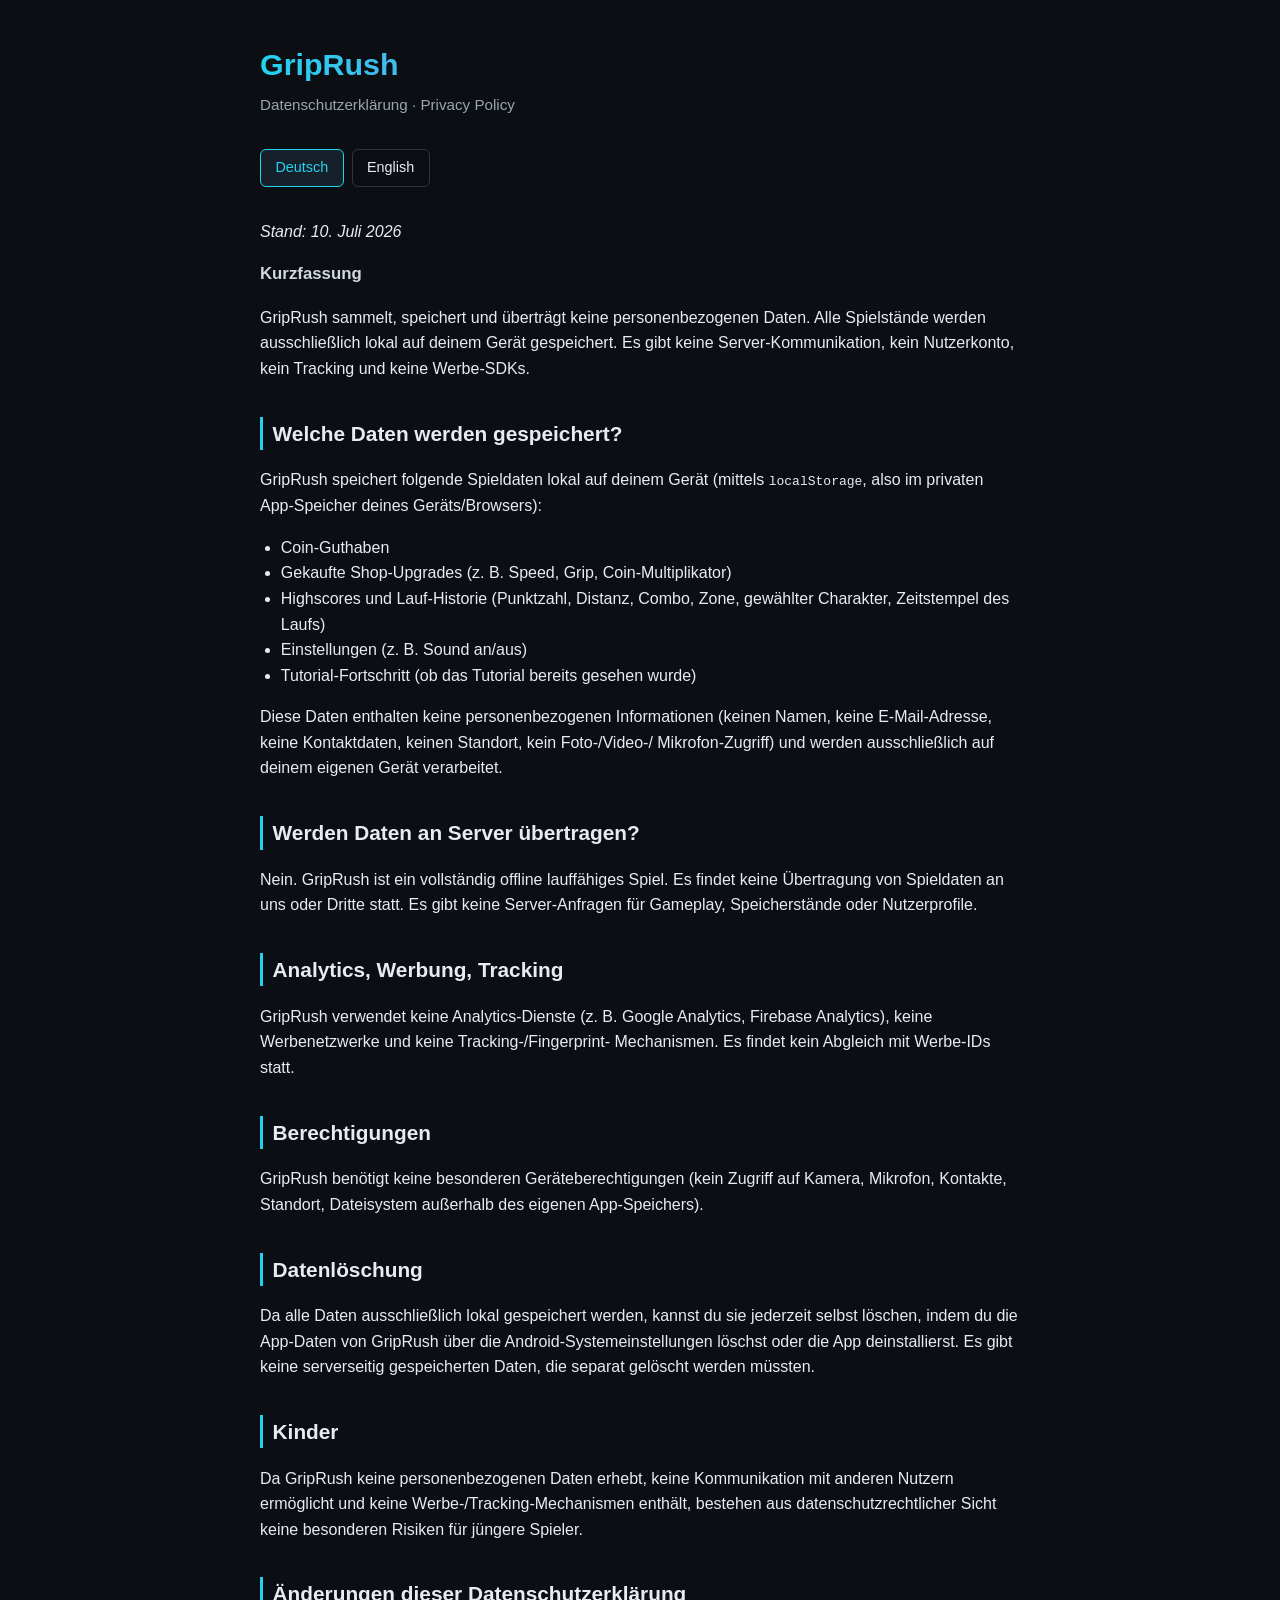
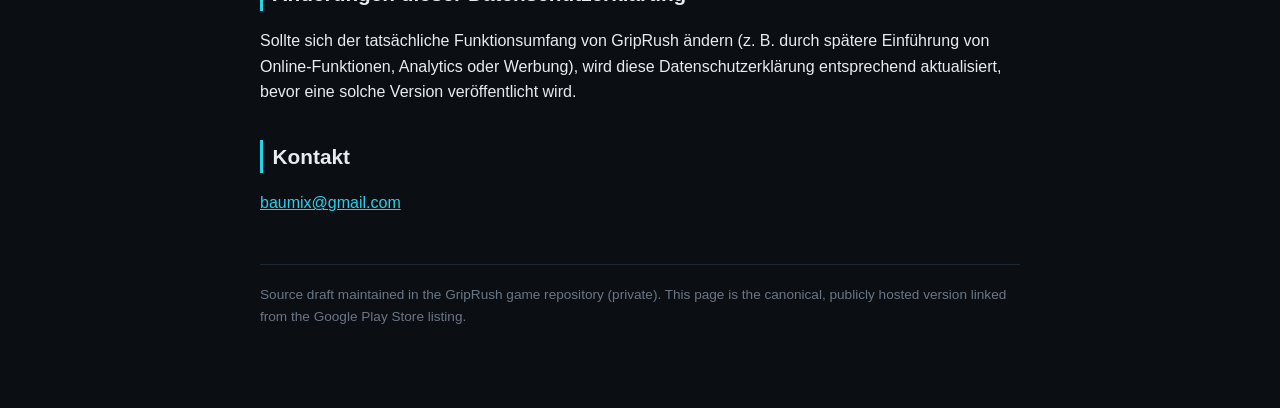
==== index.html @ a3fdb5cd "Add GripRush privacy policy page (DE/EN) Co-authored-by: Copilot App <223556219+Copilot@users.norepl" ====
<!DOCTYPE html>
<html lang="de">
<head>
<meta charset="UTF-8">
<meta name="viewport" content="width=device-width, initial-scale=1.0">
<title>GripRush – Datenschutzerklärung / Privacy Policy</title>
<style>
  :root {
    color-scheme: dark;
  }
  body {
    margin: 0;
    padding: 0;
    background: #0b0f14;
    color: #e8ecf1;
    font-family: -apple-system, BlinkMacSystemFont, "Segoe UI", Roboto, Helvetica, Arial, sans-serif;
    line-height: 1.6;
  }
  .wrap {
    max-width: 760px;
    margin: 0 auto;
    padding: 2.5rem 1.25rem 5rem;
  }
  header {
    margin-bottom: 2rem;
  }
  h1 {
    font-size: 1.9rem;
    margin: 0 0 0.25rem;
    background: linear-gradient(90deg, #22d3ee, #d946ef);
    -webkit-background-clip: text;
    background-clip: text;
    color: transparent;
  }
  .subtitle {
    color: #9aa5b1;
    font-size: 0.95rem;
  }
  h2 {
    font-size: 1.3rem;
    margin-top: 2.2rem;
    border-left: 3px solid #22d3ee;
    padding-left: 0.6rem;
  }
  h3 {
    font-size: 1.05rem;
    color: #d1d8e0;
  }
  a { color: #22d3ee; }
  .lang-switch {
    display: flex;
    gap: 0.5rem;
    margin-bottom: 2rem;
  }
  .lang-switch a {
    padding: 0.4rem 0.9rem;
    border: 1px solid #2a3644;
    border-radius: 6px;
    text-decoration: none;
    color: #e8ecf1;
    font-size: 0.9rem;
  }
  .lang-switch a.active {
    background: #16202b;
    border-color: #22d3ee;
    color: #22d3ee;
  }
  section { display: none; }
  section.active { display: block; }
  footer {
    margin-top: 3rem;
    color: #6b7684;
    font-size: 0.85rem;
    border-top: 1px solid #1e2833;
    padding-top: 1.2rem;
  }
  ul { padding-left: 1.3rem; }
</style>
</head>
<body>
<div class="wrap">
  <header>
    <h1>GripRush</h1>
    <div class="subtitle">Datenschutzerklärung · Privacy Policy</div>
  </header>

  <div class="lang-switch">
    <a href="#de" id="tab-de" class="active" onclick="showLang('de')">Deutsch</a>
    <a href="#en" id="tab-en" onclick="showLang('en')">English</a>
  </div>

  <section id="de" class="active">
    <p><em>Stand: 10. Juli 2026</em></p>

    <h3>Kurzfassung</h3>
    <p>GripRush sammelt, speichert und überträgt keine personenbezogenen Daten.
    Alle Spielstände werden ausschließlich lokal auf deinem Gerät gespeichert.
    Es gibt keine Server-Kommunikation, kein Nutzerkonto, kein Tracking und
    keine Werbe-SDKs.</p>

    <h2>Welche Daten werden gespeichert?</h2>
    <p>GripRush speichert folgende Spieldaten lokal auf deinem Gerät (mittels
    <code>localStorage</code>, also im privaten App-Speicher deines Geräts/Browsers):</p>
    <ul>
      <li>Coin-Guthaben</li>
      <li>Gekaufte Shop-Upgrades (z. B. Speed, Grip, Coin-Multiplikator)</li>
      <li>Highscores und Lauf-Historie (Punktzahl, Distanz, Combo, Zone, gewählter Charakter, Zeitstempel des Laufs)</li>
      <li>Einstellungen (z. B. Sound an/aus)</li>
      <li>Tutorial-Fortschritt (ob das Tutorial bereits gesehen wurde)</li>
    </ul>
    <p>Diese Daten enthalten keine personenbezogenen Informationen (keinen Namen,
    keine E-Mail-Adresse, keine Kontaktdaten, keinen Standort, kein Foto-/Video-/
    Mikrofon-Zugriff) und werden ausschließlich auf deinem eigenen Gerät verarbeitet.</p>

    <h2>Werden Daten an Server übertragen?</h2>
    <p>Nein. GripRush ist ein vollständig offline lauffähiges Spiel. Es findet
    keine Übertragung von Spieldaten an uns oder Dritte statt. Es gibt keine
    Server-Anfragen für Gameplay, Speicherstände oder Nutzerprofile.</p>

    <h2>Analytics, Werbung, Tracking</h2>
    <p>GripRush verwendet keine Analytics-Dienste (z. B. Google Analytics,
    Firebase Analytics), keine Werbenetzwerke und keine Tracking-/Fingerprint-
    Mechanismen. Es findet kein Abgleich mit Werbe-IDs statt.</p>

    <h2>Berechtigungen</h2>
    <p>GripRush benötigt keine besonderen Geräteberechtigungen (kein Zugriff auf
    Kamera, Mikrofon, Kontakte, Standort, Dateisystem außerhalb des eigenen
    App-Speichers).</p>

    <h2>Datenlöschung</h2>
    <p>Da alle Daten ausschließlich lokal gespeichert werden, kannst du sie
    jederzeit selbst löschen, indem du die App-Daten von GripRush über die
    Android-Systemeinstellungen löschst oder die App deinstallierst. Es gibt
    keine serverseitig gespeicherten Daten, die separat gelöscht werden müssten.</p>

    <h2>Kinder</h2>
    <p>Da GripRush keine personenbezogenen Daten erhebt, keine Kommunikation mit
    anderen Nutzern ermöglicht und keine Werbe-/Tracking-Mechanismen enthält,
    bestehen aus datenschutzrechtlicher Sicht keine besonderen Risiken für
    jüngere Spieler.</p>

    <h2>Änderungen dieser Datenschutzerklärung</h2>
    <p>Sollte sich der tatsächliche Funktionsumfang von GripRush ändern (z. B.
    durch spätere Einführung von Online-Funktionen, Analytics oder Werbung),
    wird diese Datenschutzerklärung entsprechend aktualisiert, bevor eine
    solche Version veröffentlicht wird.</p>

    <h2>Kontakt</h2>
    <p><a href="mailto:baumix@gmail.com">baumix@gmail.com</a></p>
  </section>

  <section id="en">
    <p><em>Last updated: July 10, 2026</em></p>

    <h3>Summary</h3>
    <p>GripRush does not collect, store, or transmit any personal data. All
    game progress is stored locally on your device only. There is no server
    communication, no user account, no tracking, and no advertising SDKs.</p>

    <h2>What data is stored?</h2>
    <p>GripRush stores the following gameplay data locally on your device (via
    <code>localStorage</code>, i.e. your device's/browser's private app storage):</p>
    <ul>
      <li>Coin balance</li>
      <li>Purchased shop upgrades (e.g. speed, grip, coin multiplier)</li>
      <li>High scores and run history (score, distance, combo, zone, selected character, run timestamp)</li>
      <li>Settings (e.g. sound on/off)</li>
      <li>Tutorial progress (whether the tutorial has already been seen)</li>
    </ul>
    <p>This data contains no personally identifiable information (no name,
    email address, contact details, location, or camera/microphone/photo
    access) and is processed exclusively on your own device.</p>

    <h2>Is data transmitted to any server?</h2>
    <p>No. GripRush is a fully offline-capable game. No gameplay data is
    transmitted to us or any third party. There are no server requests for
    gameplay, save data, or user profiles.</p>

    <h2>Analytics, advertising, tracking</h2>
    <p>GripRush does not use any analytics services (e.g. Google Analytics,
    Firebase Analytics), advertising networks, or tracking/fingerprinting
    mechanisms. No advertising ID matching takes place.</p>

    <h2>Permissions</h2>
    <p>GripRush does not require any special device permissions (no access to
    camera, microphone, contacts, location, or file system outside its own
    app storage).</p>

    <h2>Data deletion</h2>
    <p>Since all data is stored locally only, you can delete it at any time
    yourself by clearing GripRush's app data via Android system settings or
    by uninstalling the app. There is no server-side stored data that would
    need to be deleted separately.</p>

    <h2>Children</h2>
    <p>Since GripRush does not collect personal data, does not enable
    communication with other users, and contains no tracking/advertising
    mechanisms, there are no particular privacy risks for younger players
    from a data-protection standpoint.</p>

    <h2>Changes to this privacy policy</h2>
    <p>If GripRush's actual feature set changes in the future (e.g. by
    introducing online features, analytics, or advertising), this privacy
    policy will be updated accordingly before such a version is released.</p>

    <h2>Contact</h2>
    <p><a href="mailto:baumix@gmail.com">baumix@gmail.com</a></p>
  </section>

  <footer>
    Source draft maintained in the GripRush game repository (private).
    This page is the canonical, publicly hosted version linked from the
    Google Play Store listing.
  </footer>
</div>

<script>
function showLang(lang) {
  document.getElementById('de').classList.toggle('active', lang === 'de');
  document.getElementById('en').classList.toggle('active', lang === 'en');
  document.getElementById('tab-de').classList.toggle('active', lang === 'de');
  document.getElementById('tab-en').classList.toggle('active', lang === 'en');
}
// respect hash on load
if (location.hash === '#en') showLang('en');
</script>
</body>
</html>
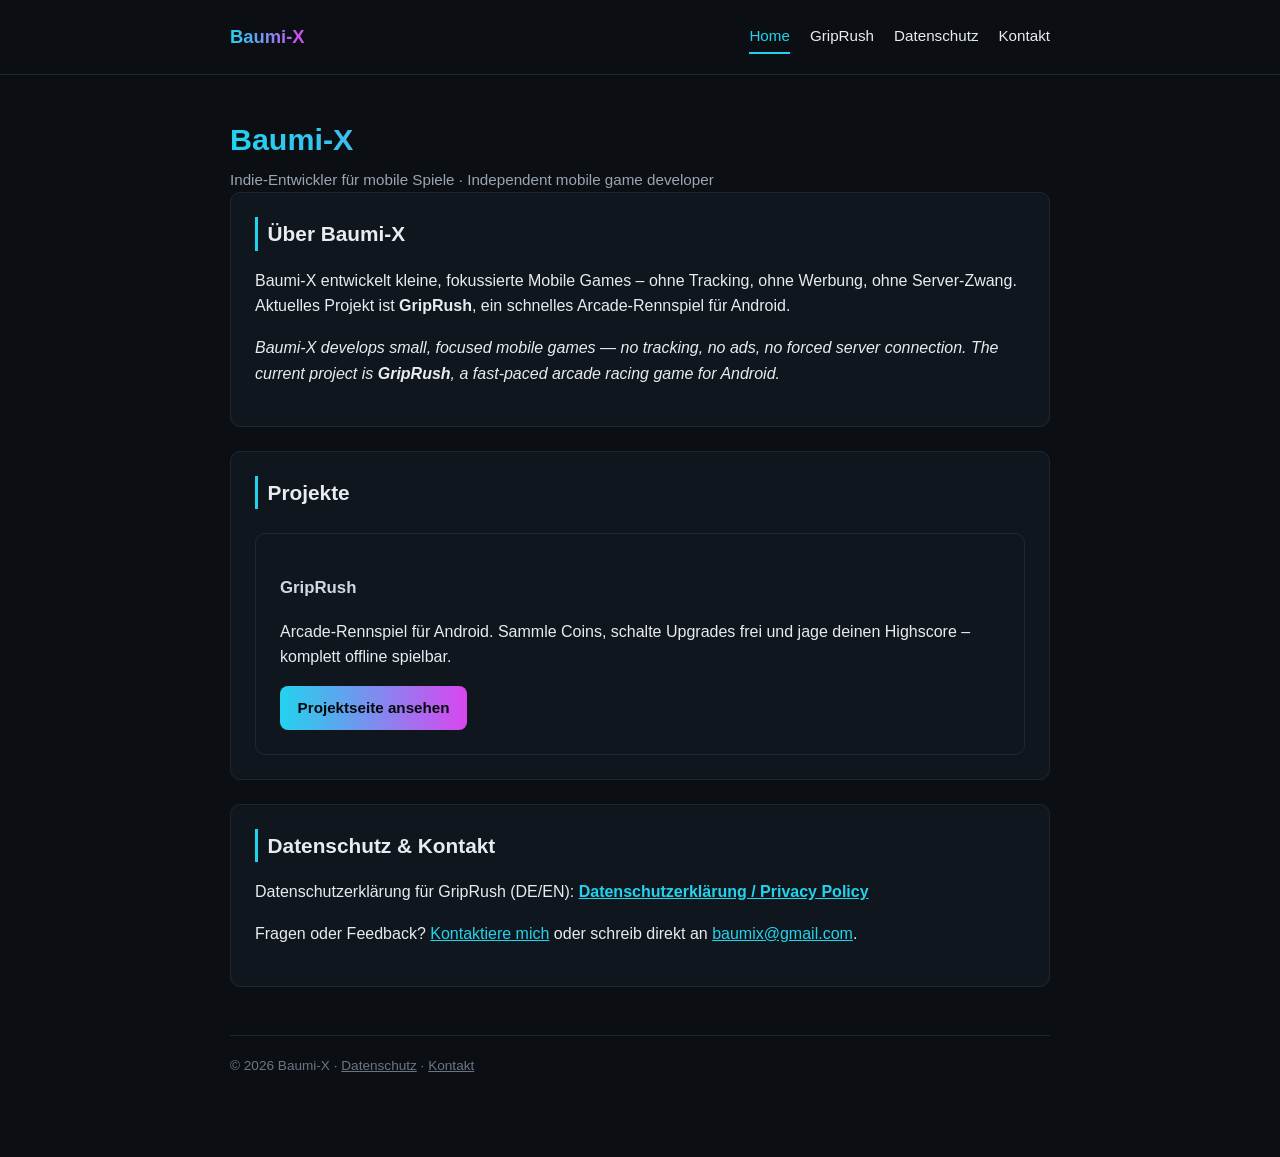
==== commit 077f6a7b: "Expand repo into multi-page Baumi-X website - Move GripRush privacy policy (DE/EN) from index.html t" ====
--- a/index.html
+++ b/index.html
@@ -3,226 +3,71 @@
 <head>
 <meta charset="UTF-8">
 <meta name="viewport" content="width=device-width, initial-scale=1.0">
-<title>GripRush – Datenschutzerklärung / Privacy Policy</title>
-<style>
-  :root {
-    color-scheme: dark;
-  }
-  body {
-    margin: 0;
-    padding: 0;
-    background: #0b0f14;
-    color: #e8ecf1;
-    font-family: -apple-system, BlinkMacSystemFont, "Segoe UI", Roboto, Helvetica, Arial, sans-serif;
-    line-height: 1.6;
-  }
-  .wrap {
-    max-width: 760px;
-    margin: 0 auto;
-    padding: 2.5rem 1.25rem 5rem;
-  }
-  header {
-    margin-bottom: 2rem;
-  }
-  h1 {
-    font-size: 1.9rem;
-    margin: 0 0 0.25rem;
-    background: linear-gradient(90deg, #22d3ee, #d946ef);
-    -webkit-background-clip: text;
-    background-clip: text;
-    color: transparent;
-  }
-  .subtitle {
-    color: #9aa5b1;
-    font-size: 0.95rem;
-  }
-  h2 {
-    font-size: 1.3rem;
-    margin-top: 2.2rem;
-    border-left: 3px solid #22d3ee;
-    padding-left: 0.6rem;
-  }
-  h3 {
-    font-size: 1.05rem;
-    color: #d1d8e0;
-  }
-  a { color: #22d3ee; }
-  .lang-switch {
-    display: flex;
-    gap: 0.5rem;
-    margin-bottom: 2rem;
-  }
-  .lang-switch a {
-    padding: 0.4rem 0.9rem;
-    border: 1px solid #2a3644;
-    border-radius: 6px;
-    text-decoration: none;
-    color: #e8ecf1;
-    font-size: 0.9rem;
-  }
-  .lang-switch a.active {
-    background: #16202b;
-    border-color: #22d3ee;
-    color: #22d3ee;
-  }
-  section { display: none; }
-  section.active { display: block; }
-  footer {
-    margin-top: 3rem;
-    color: #6b7684;
-    font-size: 0.85rem;
-    border-top: 1px solid #1e2833;
-    padding-top: 1.2rem;
-  }
-  ul { padding-left: 1.3rem; }
-</style>
+<title>Baumi-X – Indie-Entwickler</title>
+<meta name="description" content="Baumi-X ist ein unabhängiger Entwickler mobiler Spiele. Aktuelles Projekt: GripRush.">
+<link rel="stylesheet" href="styles.css">
 </head>
 <body>
+<header class="site-header">
+  <div class="wrap">
+    <a class="brand" href="index.html">Baumi-X</a>
+    <nav class="site-nav">
+      <a href="index.html" class="current">Home</a>
+      <a href="games/griprush.html">GripRush</a>
+      <a href="privacy.html">Datenschutz</a>
+      <a href="contact.html">Kontakt</a>
+    </nav>
+  </div>
+</header>
+
 <div class="wrap">
   <header>
-    <h1>GripRush</h1>
-    <div class="subtitle">Datenschutzerklärung · Privacy Policy</div>
+    <h1>Baumi-X</h1>
+    <div class="subtitle">Indie-Entwickler für mobile Spiele · Independent mobile game developer</div>
   </header>
 
-  <div class="lang-switch">
-    <a href="#de" id="tab-de" class="active" onclick="showLang('de')">Deutsch</a>
-    <a href="#en" id="tab-en" onclick="showLang('en')">English</a>
+  <div class="card">
+    <h2>Über Baumi-X</h2>
+    <p>
+      Baumi-X entwickelt kleine, fokussierte Mobile Games – ohne Tracking,
+      ohne Werbung, ohne Server-Zwang. Aktuelles Projekt ist <strong>GripRush</strong>,
+      ein schnelles Arcade-Rennspiel für Android.
+    </p>
+    <p>
+      <em>Baumi-X develops small, focused mobile games — no tracking, no ads,
+      no forced server connection. The current project is <strong>GripRush</strong>,
+      a fast-paced arcade racing game for Android.</em>
+    </p>
   </div>
 
-  <section id="de" class="active">
-    <p><em>Stand: 10. Juli 2026</em></p>
+  <div class="card">
+    <h2>Projekte</h2>
+    <div class="card-grid">
+      <div class="card" style="margin-bottom:0;">
+        <h3>GripRush</h3>
+        <p>Arcade-Rennspiel für Android. Sammle Coins, schalte Upgrades frei und
+        jage deinen Highscore – komplett offline spielbar.</p>
+        <div class="actions">
+          <a class="btn btn-primary" href="games/griprush.html">Projektseite ansehen</a>
+        </div>
+      </div>
+    </div>
+  </div>
 
-    <h3>Kurzfassung</h3>
-    <p>GripRush sammelt, speichert und überträgt keine personenbezogenen Daten.
-    Alle Spielstände werden ausschließlich lokal auf deinem Gerät gespeichert.
-    Es gibt keine Server-Kommunikation, kein Nutzerkonto, kein Tracking und
-    keine Werbe-SDKs.</p>
+  <div class="card">
+    <h2>Datenschutz &amp; Kontakt</h2>
+    <p>
+      Datenschutzerklärung für GripRush (DE/EN):
+      <a href="privacy.html"><strong>Datenschutzerklärung / Privacy Policy</strong></a>
+    </p>
+    <p>Fragen oder Feedback? <a href="contact.html">Kontaktiere mich</a> oder schreib direkt an
+      <a href="mailto:baumix@gmail.com">baumix@gmail.com</a>.</p>
+  </div>
 
-    <h2>Welche Daten werden gespeichert?</h2>
-    <p>GripRush speichert folgende Spieldaten lokal auf deinem Gerät (mittels
-    <code>localStorage</code>, also im privaten App-Speicher deines Geräts/Browsers):</p>
-    <ul>
-      <li>Coin-Guthaben</li>
-      <li>Gekaufte Shop-Upgrades (z. B. Speed, Grip, Coin-Multiplikator)</li>
-      <li>Highscores und Lauf-Historie (Punktzahl, Distanz, Combo, Zone, gewählter Charakter, Zeitstempel des Laufs)</li>
-      <li>Einstellungen (z. B. Sound an/aus)</li>
-      <li>Tutorial-Fortschritt (ob das Tutorial bereits gesehen wurde)</li>
-    </ul>
-    <p>Diese Daten enthalten keine personenbezogenen Informationen (keinen Namen,
-    keine E-Mail-Adresse, keine Kontaktdaten, keinen Standort, kein Foto-/Video-/
-    Mikrofon-Zugriff) und werden ausschließlich auf deinem eigenen Gerät verarbeitet.</p>
-
-    <h2>Werden Daten an Server übertragen?</h2>
-    <p>Nein. GripRush ist ein vollständig offline lauffähiges Spiel. Es findet
-    keine Übertragung von Spieldaten an uns oder Dritte statt. Es gibt keine
-    Server-Anfragen für Gameplay, Speicherstände oder Nutzerprofile.</p>
-
-    <h2>Analytics, Werbung, Tracking</h2>
-    <p>GripRush verwendet keine Analytics-Dienste (z. B. Google Analytics,
-    Firebase Analytics), keine Werbenetzwerke und keine Tracking-/Fingerprint-
-    Mechanismen. Es findet kein Abgleich mit Werbe-IDs statt.</p>
-
-    <h2>Berechtigungen</h2>
-    <p>GripRush benötigt keine besonderen Geräteberechtigungen (kein Zugriff auf
-    Kamera, Mikrofon, Kontakte, Standort, Dateisystem außerhalb des eigenen
-    App-Speichers).</p>
-
-    <h2>Datenlöschung</h2>
-    <p>Da alle Daten ausschließlich lokal gespeichert werden, kannst du sie
-    jederzeit selbst löschen, indem du die App-Daten von GripRush über die
-    Android-Systemeinstellungen löschst oder die App deinstallierst. Es gibt
-    keine serverseitig gespeicherten Daten, die separat gelöscht werden müssten.</p>
-
-    <h2>Kinder</h2>
-    <p>Da GripRush keine personenbezogenen Daten erhebt, keine Kommunikation mit
-    anderen Nutzern ermöglicht und keine Werbe-/Tracking-Mechanismen enthält,
-    bestehen aus datenschutzrechtlicher Sicht keine besonderen Risiken für
-    jüngere Spieler.</p>
-
-    <h2>Änderungen dieser Datenschutzerklärung</h2>
-    <p>Sollte sich der tatsächliche Funktionsumfang von GripRush ändern (z. B.
-    durch spätere Einführung von Online-Funktionen, Analytics oder Werbung),
-    wird diese Datenschutzerklärung entsprechend aktualisiert, bevor eine
-    solche Version veröffentlicht wird.</p>
-
-    <h2>Kontakt</h2>
-    <p><a href="mailto:baumix@gmail.com">baumix@gmail.com</a></p>
-  </section>
-
-  <section id="en">
-    <p><em>Last updated: July 10, 2026</em></p>
-
-    <h3>Summary</h3>
-    <p>GripRush does not collect, store, or transmit any personal data. All
-    game progress is stored locally on your device only. There is no server
-    communication, no user account, no tracking, and no advertising SDKs.</p>
-
-    <h2>What data is stored?</h2>
-    <p>GripRush stores the following gameplay data locally on your device (via
-    <code>localStorage</code>, i.e. your device's/browser's private app storage):</p>
-    <ul>
-      <li>Coin balance</li>
-      <li>Purchased shop upgrades (e.g. speed, grip, coin multiplier)</li>
-      <li>High scores and run history (score, distance, combo, zone, selected character, run timestamp)</li>
-      <li>Settings (e.g. sound on/off)</li>
-      <li>Tutorial progress (whether the tutorial has already been seen)</li>
-    </ul>
-    <p>This data contains no personally identifiable information (no name,
-    email address, contact details, location, or camera/microphone/photo
-    access) and is processed exclusively on your own device.</p>
-
-    <h2>Is data transmitted to any server?</h2>
-    <p>No. GripRush is a fully offline-capable game. No gameplay data is
-    transmitted to us or any third party. There are no server requests for
-    gameplay, save data, or user profiles.</p>
-
-    <h2>Analytics, advertising, tracking</h2>
-    <p>GripRush does not use any analytics services (e.g. Google Analytics,
-    Firebase Analytics), advertising networks, or tracking/fingerprinting
-    mechanisms. No advertising ID matching takes place.</p>
-
-    <h2>Permissions</h2>
-    <p>GripRush does not require any special device permissions (no access to
-    camera, microphone, contacts, location, or file system outside its own
-    app storage).</p>
-
-    <h2>Data deletion</h2>
-    <p>Since all data is stored locally only, you can delete it at any time
-    yourself by clearing GripRush's app data via Android system settings or
-    by uninstalling the app. There is no server-side stored data that would
-    need to be deleted separately.</p>
-
-    <h2>Children</h2>
-    <p>Since GripRush does not collect personal data, does not enable
-    communication with other users, and contains no tracking/advertising
-    mechanisms, there are no particular privacy risks for younger players
-    from a data-protection standpoint.</p>
-
-    <h2>Changes to this privacy policy</h2>
-    <p>If GripRush's actual feature set changes in the future (e.g. by
-    introducing online features, analytics, or advertising), this privacy
-    policy will be updated accordingly before such a version is released.</p>
-
-    <h2>Contact</h2>
-    <p><a href="mailto:baumix@gmail.com">baumix@gmail.com</a></p>
-  </section>
-
-  <footer>
-    Source draft maintained in the GripRush game repository (private).
-    This page is the canonical, publicly hosted version linked from the
-    Google Play Store listing.
+  <footer class="site-footer">
+    &copy; 2026 Baumi-X · <a href="privacy.html">Datenschutz</a> ·
+    <a href="contact.html">Kontakt</a>
   </footer>
 </div>
-
-<script>
-function showLang(lang) {
-  document.getElementById('de').classList.toggle('active', lang === 'de');
-  document.getElementById('en').classList.toggle('active', lang === 'en');
-  document.getElementById('tab-de').classList.toggle('active', lang === 'de');
-  document.getElementById('tab-en').classList.toggle('active', lang === 'en');
-}
-// respect hash on load
-if (location.hash === '#en') showLang('en');
-</script>
 </body>
 </html>
--- a/styles.css
+++ b/styles.css
@@ -0,0 +1,234 @@
+:root {
+  color-scheme: dark;
+  --bg: #0b0f14;
+  --text: #e8ecf1;
+  --muted: #9aa5b1;
+  --muted-2: #6b7684;
+  --border: #1e2833;
+  --border-2: #2a3644;
+  --panel: #10161d;
+  --panel-2: #16202b;
+  --accent-a: #22d3ee;
+  --accent-b: #d946ef;
+}
+
+* { box-sizing: border-box; }
+
+body {
+  margin: 0;
+  padding: 0;
+  background: var(--bg);
+  color: var(--text);
+  font-family: -apple-system, BlinkMacSystemFont, "Segoe UI", Roboto, Helvetica, Arial, sans-serif;
+  line-height: 1.6;
+}
+
+.wrap {
+  max-width: 860px;
+  margin: 0 auto;
+  padding: 0 1.25rem 5rem;
+}
+
+a { color: var(--accent-a); }
+
+/* Site header / nav */
+.site-header {
+  border-bottom: 1px solid var(--border);
+  margin-bottom: 2.5rem;
+}
+
+.site-header .wrap {
+  padding-top: 1.25rem;
+  padding-bottom: 1.25rem;
+  display: flex;
+  align-items: center;
+  justify-content: space-between;
+  flex-wrap: wrap;
+  gap: 0.75rem;
+}
+
+.brand {
+  font-weight: 700;
+  font-size: 1.15rem;
+  text-decoration: none;
+  background: linear-gradient(90deg, var(--accent-a), var(--accent-b));
+  -webkit-background-clip: text;
+  background-clip: text;
+  color: transparent;
+}
+
+.site-nav {
+  display: flex;
+  gap: 1.25rem;
+  flex-wrap: wrap;
+}
+
+.site-nav a {
+  color: var(--text);
+  text-decoration: none;
+  font-size: 0.95rem;
+  padding: 0.25rem 0;
+  border-bottom: 2px solid transparent;
+}
+
+.site-nav a:hover,
+.site-nav a.current {
+  color: var(--accent-a);
+  border-bottom-color: var(--accent-a);
+}
+
+/* Headings */
+h1 {
+  font-size: 1.9rem;
+  margin: 0 0 0.25rem;
+  background: linear-gradient(90deg, var(--accent-a), var(--accent-b));
+  -webkit-background-clip: text;
+  background-clip: text;
+  color: transparent;
+}
+
+.subtitle {
+  color: var(--muted);
+  font-size: 0.95rem;
+}
+
+h2 {
+  font-size: 1.3rem;
+  margin-top: 2.2rem;
+  border-left: 3px solid var(--accent-a);
+  padding-left: 0.6rem;
+}
+
+h3 {
+  font-size: 1.05rem;
+  color: #d1d8e0;
+}
+
+ul { padding-left: 1.3rem; }
+
+/* Language switch (used on privacy page) */
+.lang-switch {
+  display: flex;
+  gap: 0.5rem;
+  margin-bottom: 2rem;
+}
+
+.lang-switch a {
+  padding: 0.4rem 0.9rem;
+  border: 1px solid var(--border-2);
+  border-radius: 6px;
+  text-decoration: none;
+  color: var(--text);
+  font-size: 0.9rem;
+}
+
+.lang-switch a.active {
+  background: var(--panel-2);
+  border-color: var(--accent-a);
+  color: var(--accent-a);
+}
+
+section.lang-section { display: none; }
+section.lang-section.active { display: block; }
+
+/* Cards used on home / project pages */
+.card {
+  background: var(--panel);
+  border: 1px solid var(--border);
+  border-radius: 10px;
+  padding: 1.5rem;
+  margin-bottom: 1.5rem;
+}
+
+.card h2 {
+  margin-top: 0;
+}
+
+.card-grid {
+  display: grid;
+  grid-template-columns: repeat(auto-fit, minmax(220px, 1fr));
+  gap: 1.25rem;
+  margin-top: 1.5rem;
+}
+
+.btn {
+  display: inline-block;
+  padding: 0.6rem 1.1rem;
+  border-radius: 8px;
+  text-decoration: none;
+  font-size: 0.95rem;
+  border: 1px solid var(--border-2);
+}
+
+.btn-primary {
+  background: linear-gradient(90deg, var(--accent-a), var(--accent-b));
+  color: #05080b;
+  font-weight: 600;
+  border: none;
+}
+
+.btn-secondary {
+  color: var(--text);
+}
+
+.btn-secondary:hover {
+  border-color: var(--accent-a);
+  color: var(--accent-a);
+}
+
+.actions {
+  display: flex;
+  gap: 0.75rem;
+  flex-wrap: wrap;
+  margin-top: 1rem;
+}
+
+/* Screenshot placeholders */
+.screenshot-row {
+  display: flex;
+  gap: 1rem;
+  flex-wrap: wrap;
+  margin: 1.5rem 0;
+}
+
+.screenshot-placeholder {
+  width: 160px;
+  height: 320px;
+  border-radius: 12px;
+  border: 1px dashed var(--border-2);
+  background: var(--panel-2);
+  display: flex;
+  align-items: center;
+  justify-content: center;
+  color: var(--muted);
+  font-size: 0.8rem;
+  text-align: center;
+  padding: 0.5rem;
+}
+
+/* Footer */
+.site-footer {
+  margin-top: 3rem;
+  color: var(--muted-2);
+  font-size: 0.85rem;
+  border-top: 1px solid var(--border);
+  padding-top: 1.2rem;
+}
+
+.site-footer a { color: var(--muted-2); }
+
+code {
+  background: var(--panel-2);
+  padding: 0.1rem 0.35rem;
+  border-radius: 4px;
+}
+
+@media (max-width: 600px) {
+  .site-header .wrap {
+    flex-direction: column;
+    align-items: flex-start;
+  }
+  .site-nav {
+    gap: 1rem;
+  }
+}
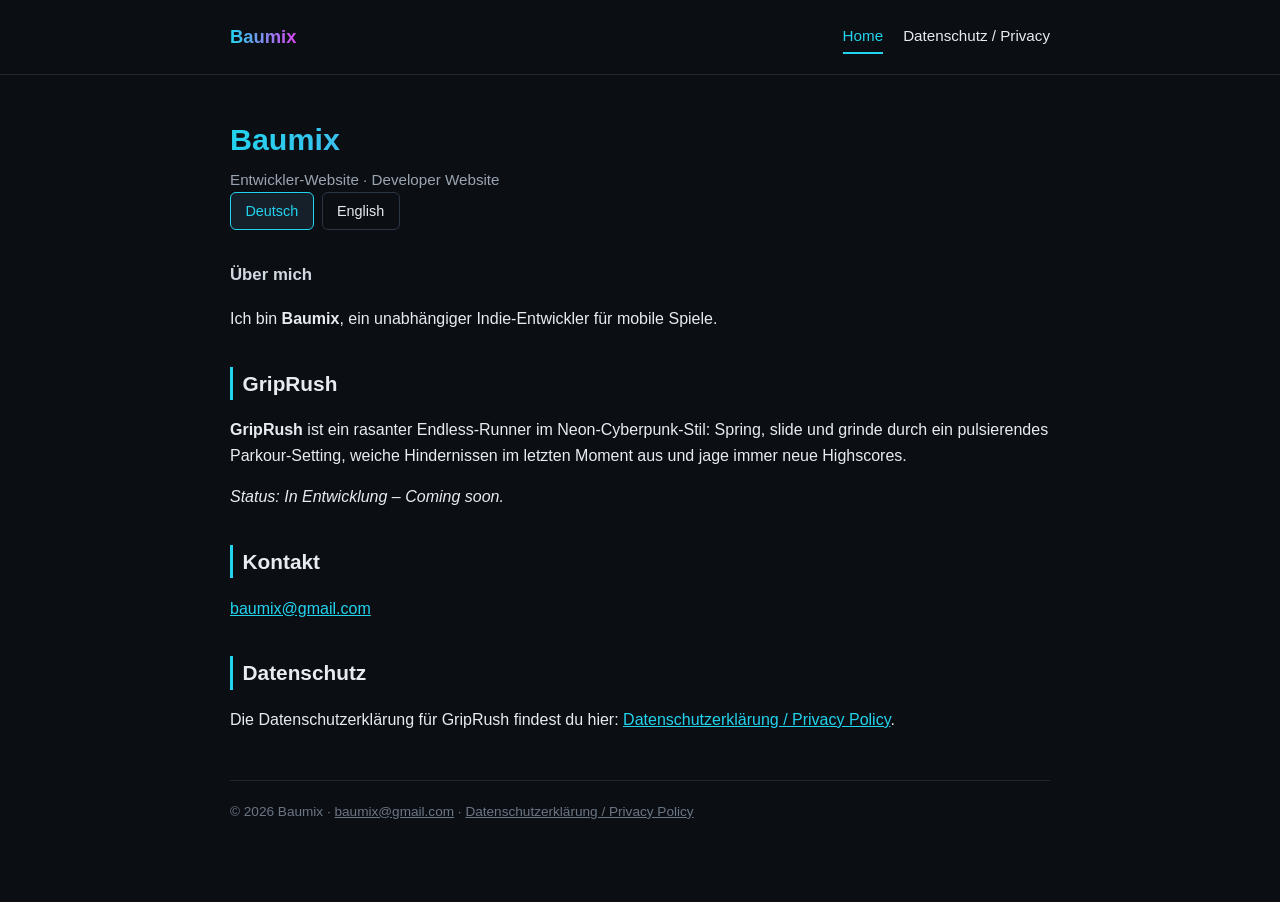
==== commit 336a0544: "Simplify to bilingual developer-website landing page - Rewrite index.html as a bilingual (DE/EN) lan" ====
--- a/index.html
+++ b/index.html
@@ -3,71 +3,91 @@
 <head>
 <meta charset="UTF-8">
 <meta name="viewport" content="width=device-width, initial-scale=1.0">
-<title>Baumi-X – Indie-Entwickler</title>
-<meta name="description" content="Baumi-X ist ein unabhängiger Entwickler mobiler Spiele. Aktuelles Projekt: GripRush.">
+<title>Baumix – Entwickler-Website / Developer Website</title>
+<meta name="description" content="Baumix – Indie-Entwickler. Aktuelles Projekt: GripRush, ein Neon-Cyberpunk Endless-Runner für Android.">
 <link rel="stylesheet" href="styles.css">
 </head>
 <body>
 <header class="site-header">
   <div class="wrap">
-    <a class="brand" href="index.html">Baumi-X</a>
+    <a class="brand" href="index.html">Baumix</a>
     <nav class="site-nav">
       <a href="index.html" class="current">Home</a>
-      <a href="games/griprush.html">GripRush</a>
-      <a href="privacy.html">Datenschutz</a>
-      <a href="contact.html">Kontakt</a>
+      <a href="privacy.html">Datenschutz / Privacy</a>
     </nav>
   </div>
 </header>
 
 <div class="wrap">
   <header>
-    <h1>Baumi-X</h1>
-    <div class="subtitle">Indie-Entwickler für mobile Spiele · Independent mobile game developer</div>
+    <h1>Baumix</h1>
+    <div class="subtitle">Entwickler-Website · Developer Website</div>
   </header>
 
-  <div class="card">
-    <h2>Über Baumi-X</h2>
-    <p>
-      Baumi-X entwickelt kleine, fokussierte Mobile Games – ohne Tracking,
-      ohne Werbung, ohne Server-Zwang. Aktuelles Projekt ist <strong>GripRush</strong>,
-      ein schnelles Arcade-Rennspiel für Android.
-    </p>
-    <p>
-      <em>Baumi-X develops small, focused mobile games — no tracking, no ads,
-      no forced server connection. The current project is <strong>GripRush</strong>,
-      a fast-paced arcade racing game for Android.</em>
-    </p>
+  <div class="lang-switch">
+    <a href="#de" id="tab-de" class="active" onclick="showLang('de')">Deutsch</a>
+    <a href="#en" id="tab-en" onclick="showLang('en')">English</a>
   </div>
 
-  <div class="card">
-    <h2>Projekte</h2>
-    <div class="card-grid">
-      <div class="card" style="margin-bottom:0;">
-        <h3>GripRush</h3>
-        <p>Arcade-Rennspiel für Android. Sammle Coins, schalte Upgrades frei und
-        jage deinen Highscore – komplett offline spielbar.</p>
-        <div class="actions">
-          <a class="btn btn-primary" href="games/griprush.html">Projektseite ansehen</a>
-        </div>
-      </div>
-    </div>
-  </div>
+  <section id="de" class="lang-section active">
+    <h3>Über mich</h3>
+    <p>Ich bin <strong>Baumix</strong>, ein unabhängiger Indie-Entwickler für
+    mobile Spiele.</p>
 
-  <div class="card">
-    <h2>Datenschutz &amp; Kontakt</h2>
+    <h2>GripRush</h2>
     <p>
-      Datenschutzerklärung für GripRush (DE/EN):
-      <a href="privacy.html"><strong>Datenschutzerklärung / Privacy Policy</strong></a>
+      <strong>GripRush</strong> ist ein rasanter Endless-Runner im
+      Neon-Cyberpunk-Stil: Spring, slide und grinde durch ein pulsierendes
+      Parkour-Setting, weiche Hindernissen im letzten Moment aus und jage
+      immer neue Highscores.
     </p>
-    <p>Fragen oder Feedback? <a href="contact.html">Kontaktiere mich</a> oder schreib direkt an
-      <a href="mailto:baumix@gmail.com">baumix@gmail.com</a>.</p>
-  </div>
+    <p><em>Status: In Entwicklung – Coming soon.</em></p>
+
+    <h2>Kontakt</h2>
+    <p><a href="mailto:baumix@gmail.com">baumix@gmail.com</a></p>
+
+    <h2>Datenschutz</h2>
+    <p>Die Datenschutzerklärung für GripRush findest du hier:
+    <a href="privacy.html">Datenschutzerklärung / Privacy Policy</a>.</p>
+  </section>
+
+  <section id="en" class="lang-section">
+    <h3>About me</h3>
+    <p>I'm <strong>Baumix</strong>, an independent indie developer of mobile
+    games.</p>
+
+    <h2>GripRush</h2>
+    <p>
+      <strong>GripRush</strong> is a fast-paced endless runner set in a
+      neon cyberpunk world: jump, slide, and grind through a pulsing
+      parkour setting, dodge obstacles at the last second, and chase ever
+      higher scores.
+    </p>
+    <p><em>Status: In development – coming soon.</em></p>
+
+    <h2>Contact</h2>
+    <p><a href="mailto:baumix@gmail.com">baumix@gmail.com</a></p>
+
+    <h2>Privacy</h2>
+    <p>The privacy policy for GripRush can be found here:
+    <a href="privacy.html">Datenschutzerklärung / Privacy Policy</a>.</p>
+  </section>
 
   <footer class="site-footer">
-    &copy; 2026 Baumi-X · <a href="privacy.html">Datenschutz</a> ·
-    <a href="contact.html">Kontakt</a>
+    &copy; 2026 Baumix · <a href="mailto:baumix@gmail.com">baumix@gmail.com</a> ·
+    <a href="privacy.html">Datenschutzerklärung / Privacy Policy</a>
   </footer>
 </div>
+
+<script>
+function showLang(lang) {
+  document.getElementById('de').classList.toggle('active', lang === 'de');
+  document.getElementById('en').classList.toggle('active', lang === 'en');
+  document.getElementById('tab-de').classList.toggle('active', lang === 'de');
+  document.getElementById('tab-en').classList.toggle('active', lang === 'en');
+}
+// respect hash on load
+if (location.hash === '#en') showLang('en');
+</script>
 </body>
 </html>
--- a/styles.css
+++ b/styles.css
@@ -131,81 +131,6 @@
 section.lang-section { display: none; }
 section.lang-section.active { display: block; }
 
-/* Cards used on home / project pages */
-.card {
-  background: var(--panel);
-  border: 1px solid var(--border);
-  border-radius: 10px;
-  padding: 1.5rem;
-  margin-bottom: 1.5rem;
-}
-
-.card h2 {
-  margin-top: 0;
-}
-
-.card-grid {
-  display: grid;
-  grid-template-columns: repeat(auto-fit, minmax(220px, 1fr));
-  gap: 1.25rem;
-  margin-top: 1.5rem;
-}
-
-.btn {
-  display: inline-block;
-  padding: 0.6rem 1.1rem;
-  border-radius: 8px;
-  text-decoration: none;
-  font-size: 0.95rem;
-  border: 1px solid var(--border-2);
-}
-
-.btn-primary {
-  background: linear-gradient(90deg, var(--accent-a), var(--accent-b));
-  color: #05080b;
-  font-weight: 600;
-  border: none;
-}
-
-.btn-secondary {
-  color: var(--text);
-}
-
-.btn-secondary:hover {
-  border-color: var(--accent-a);
-  color: var(--accent-a);
-}
-
-.actions {
-  display: flex;
-  gap: 0.75rem;
-  flex-wrap: wrap;
-  margin-top: 1rem;
-}
-
-/* Screenshot placeholders */
-.screenshot-row {
-  display: flex;
-  gap: 1rem;
-  flex-wrap: wrap;
-  margin: 1.5rem 0;
-}
-
-.screenshot-placeholder {
-  width: 160px;
-  height: 320px;
-  border-radius: 12px;
-  border: 1px dashed var(--border-2);
-  background: var(--panel-2);
-  display: flex;
-  align-items: center;
-  justify-content: center;
-  color: var(--muted);
-  font-size: 0.8rem;
-  text-align: center;
-  padding: 0.5rem;
-}
-
 /* Footer */
 .site-footer {
   margin-top: 3rem;
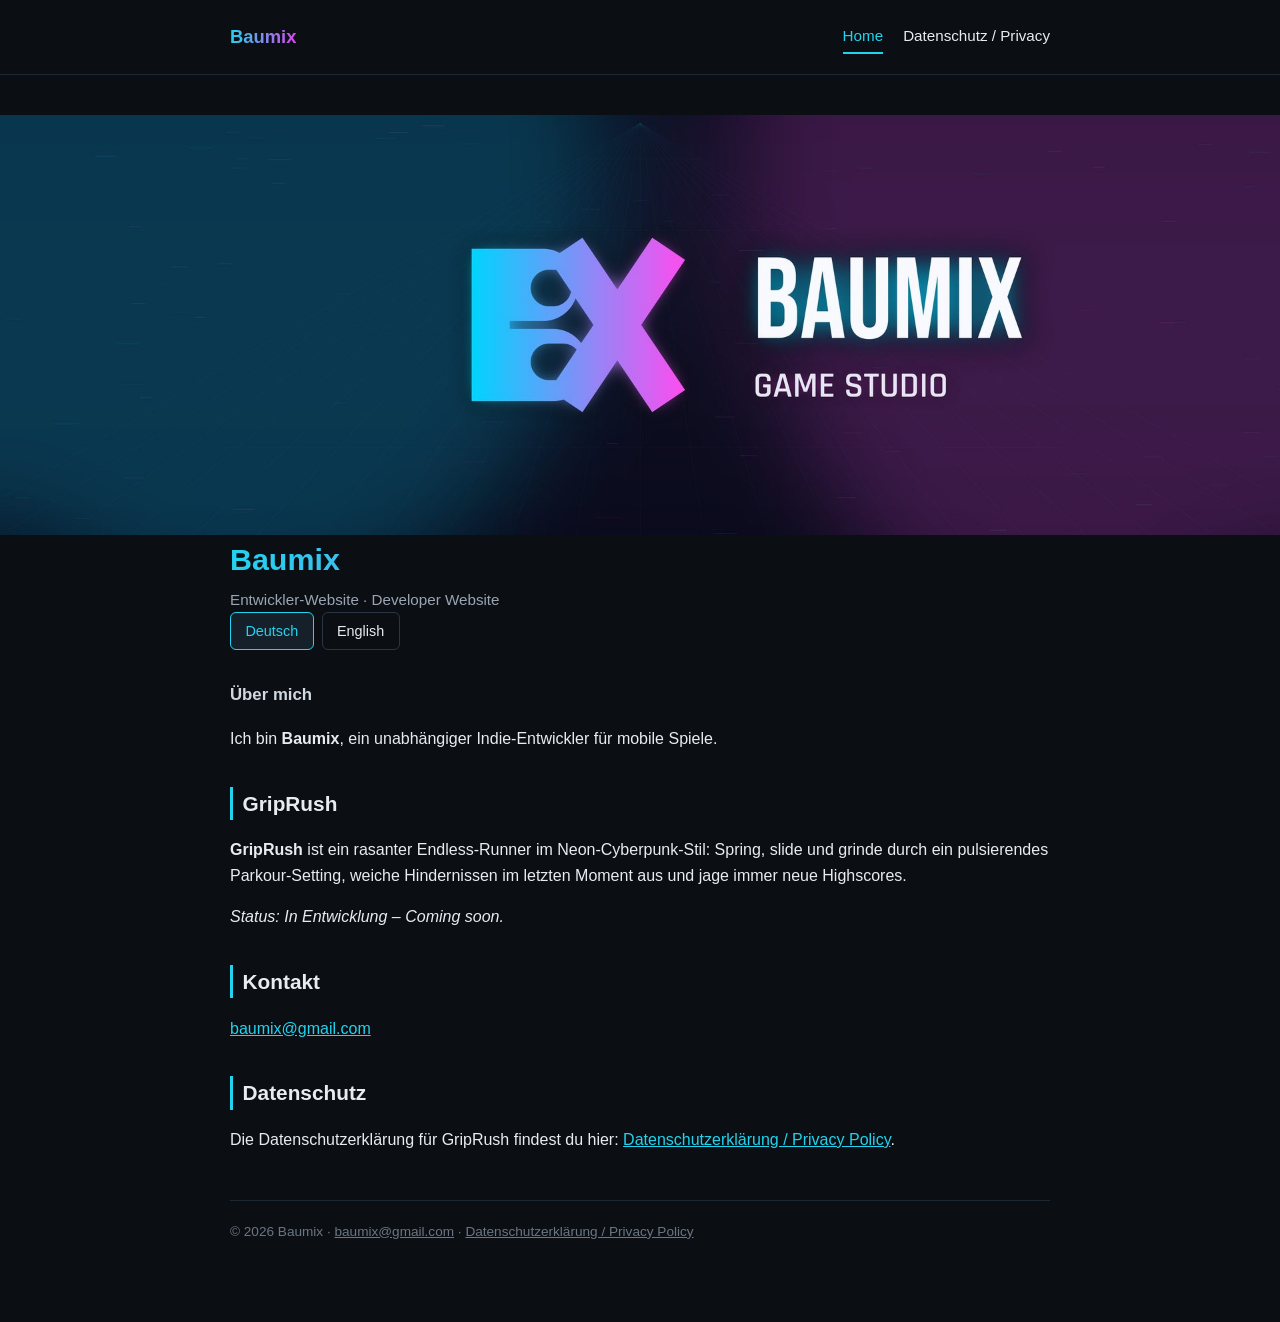
==== commit 1af05cf5: "Add hero header banner to landing page Add assets/dev-header.jpg: optimized hero banner (Baumix BX l" ====
--- a/index.html
+++ b/index.html
@@ -17,6 +17,10 @@
     </nav>
   </div>
 </header>
+
+<div class="hero-banner">
+  <img src="assets/dev-header.jpg" alt="Baumix – Game Studio" width="1920" height="1080" loading="eager">
+</div>
 
 <div class="wrap">
   <header>
--- a/styles.css
+++ b/styles.css
@@ -30,6 +30,23 @@
 }
 
 a { color: var(--accent-a); }
+
+/* Hero banner */
+.hero-banner {
+  width: 100%;
+  background: var(--bg);
+  line-height: 0;
+  overflow: hidden;
+}
+
+.hero-banner img {
+  display: block;
+  width: 100%;
+  height: auto;
+  max-height: 420px;
+  object-fit: cover;
+  background: var(--bg);
+}
 
 /* Site header / nav */
 .site-header {
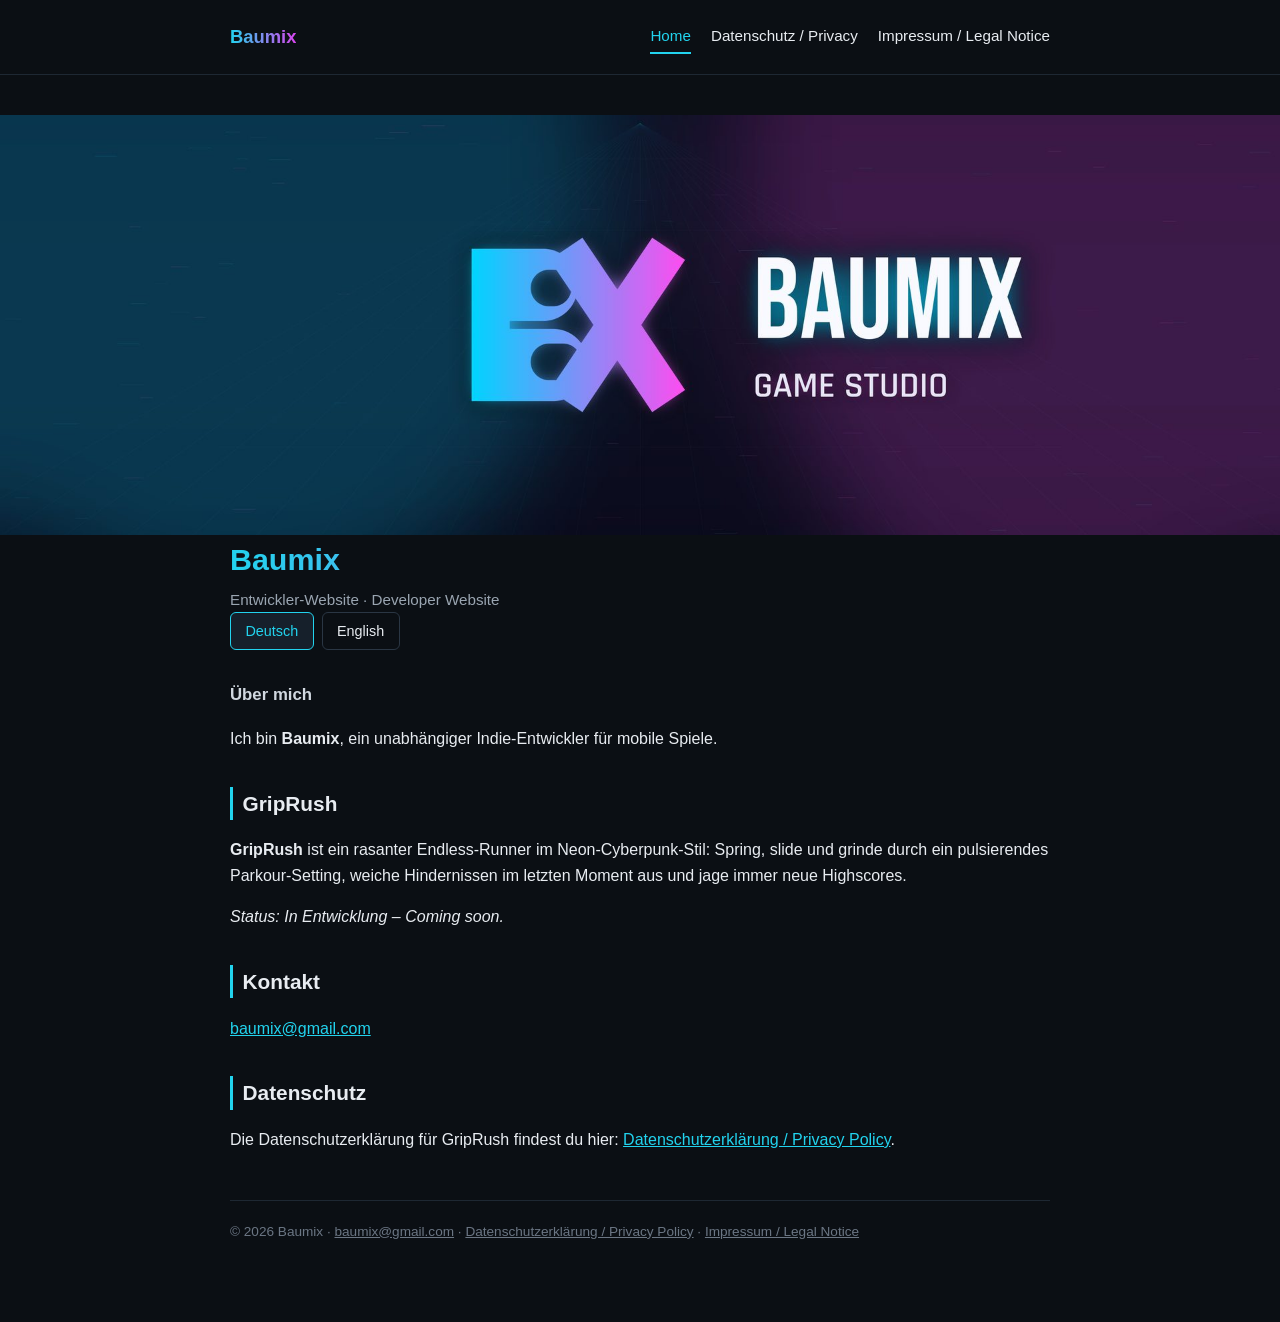
==== commit 53f382f1: "Add Impressum page and update URLs for new repo/domain Add bilingual impressum.html (Austrian Sectio" ====
--- a/index.html
+++ b/index.html
@@ -14,6 +14,7 @@
     <nav class="site-nav">
       <a href="index.html" class="current">Home</a>
       <a href="privacy.html">Datenschutz / Privacy</a>
+      <a href="impressum.html">Impressum / Legal Notice</a>
     </nav>
   </div>
 </header>
@@ -79,7 +80,8 @@
 
   <footer class="site-footer">
     &copy; 2026 Baumix · <a href="mailto:baumix@gmail.com">baumix@gmail.com</a> ·
-    <a href="privacy.html">Datenschutzerklärung / Privacy Policy</a>
+    <a href="privacy.html">Datenschutzerklärung / Privacy Policy</a> ·
+    <a href="impressum.html">Impressum / Legal Notice</a>
   </footer>
 </div>
 
